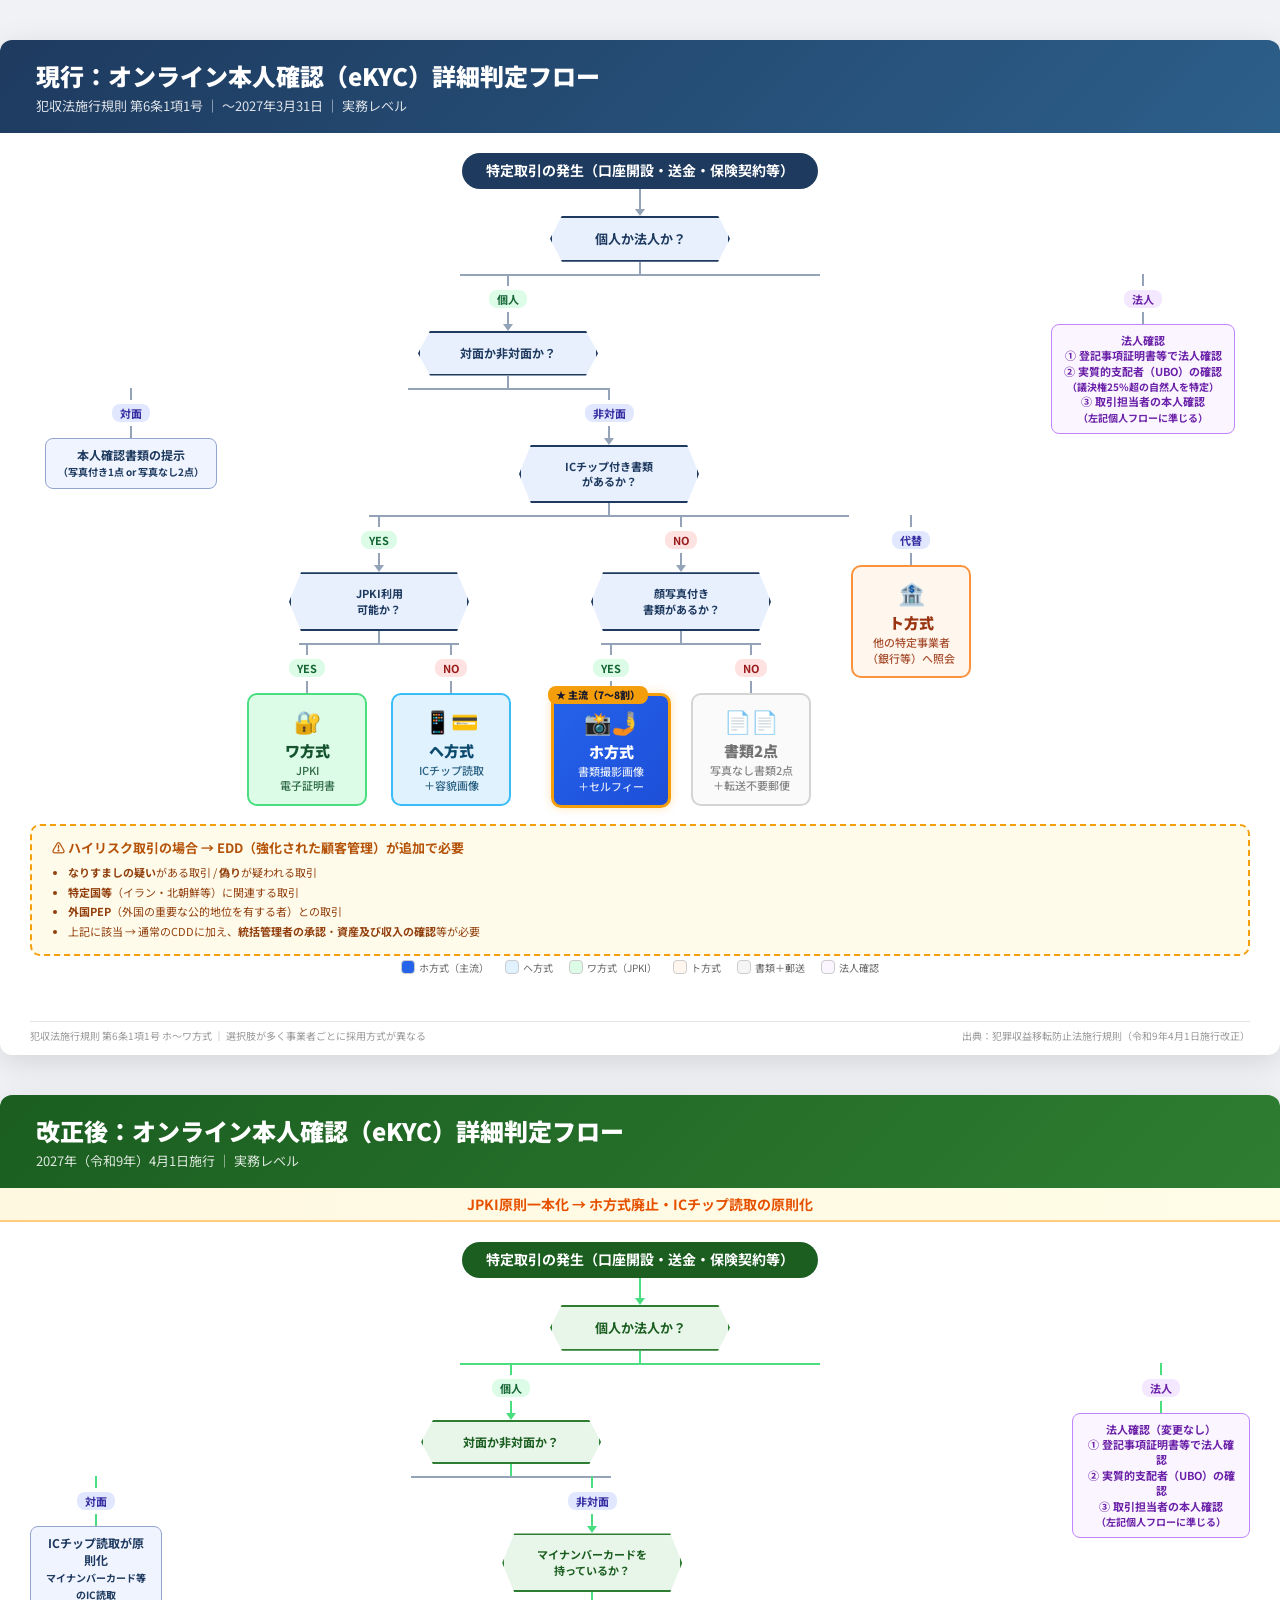
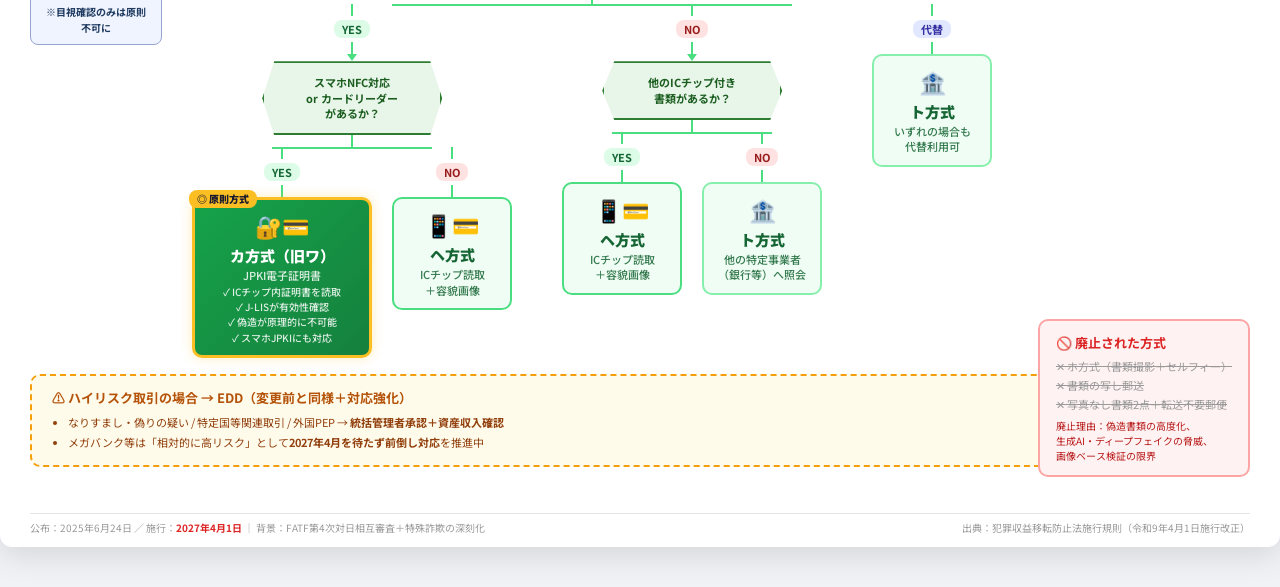
==== ekyc-reform-slides-detail.html @ 177e2846 "Add detailed eKYC reform flowchart slides for compliance/system teams https://claude.ai/code/session" ====
<!DOCTYPE html>
<html lang="ja">
<head>
<meta charset="UTF-8">
<meta name="viewport" content="width=device-width, initial-scale=1.0">
<title>犯収法施行規則改正 eKYC方式 詳細判定フロー</title>
<style>
  @import url('https://fonts.googleapis.com/css2?family=Noto+Sans+JP:wght@400;500;700;900&display=swap');
  * { margin: 0; padding: 0; box-sizing: border-box; }
  body { font-family: 'Noto Sans JP', sans-serif; background: #f0f2f5; color: #1a1a2e; }

  .slide {
    width: 1280px;
    min-height: 960px;
    margin: 40px auto;
    background: #fff;
    border-radius: 12px;
    box-shadow: 0 8px 32px rgba(0,0,0,0.12);
    position: relative;
    overflow: hidden;
    page-break-after: always;
    padding-bottom: 60px;
  }

  /* Title bars */
  .title-bar {
    padding: 18px 36px;
    color: #fff;
  }
  .title-bar h1 { font-size: 24px; font-weight: 900; }
  .title-bar .sub { font-size: 13px; opacity: 0.85; margin-top: 3px; }
  .slide1 .title-bar { background: linear-gradient(135deg, #1e3a5f, #2c5f8a); }
  .slide2 .title-bar { background: linear-gradient(135deg, #1b5e20, #2e7d32); }

  .slide-body { padding: 20px 30px; }

  /* Flow elements */
  .flow {
    display: flex;
    flex-direction: column;
    align-items: center;
  }

  .node {
    border-radius: 8px;
    padding: 8px 16px;
    text-align: center;
    font-size: 13px;
    font-weight: 700;
    position: relative;
    line-height: 1.4;
  }

  .node-start {
    background: #1e3a5f;
    color: #fff;
    border-radius: 20px;
    padding: 8px 24px;
    font-size: 14px;
  }
  .slide2 .node-start { background: #1b5e20; }

  .node-decision {
    background: #e8f0fe;
    border: 2px solid #1e3a5f;
    color: #1e3a5f;
    min-width: 180px;
    clip-path: polygon(12px 0%, calc(100% - 12px) 0%, 100% 50%, calc(100% - 12px) 100%, 12px 100%, 0% 50%);
    padding: 12px 24px;
  }
  .slide2 .node-decision {
    background: #e8f5e9;
    border-color: #2e7d32;
    color: #1b5e20;
  }

  .node-goal {
    border-radius: 10px;
    padding: 10px 14px;
    min-width: 120px;
    font-size: 12px;
  }
  .node-goal .name { font-size: 15px; font-weight: 900; margin-bottom: 2px; }
  .node-goal .desc { font-size: 11px; font-weight: 500; opacity: 0.85; line-height: 1.4; }
  .node-goal .icon { font-size: 22px; margin-bottom: 4px; }

  .goal-ho { background: linear-gradient(135deg, #2563eb, #1d4ed8); color: #fff; border: 3px solid #f59e0b; box-shadow: 0 0 10px rgba(245,158,11,0.3); }
  .goal-he { background: #e0f2fe; color: #0c4a6e; border: 2px solid #38bdf8; }
  .goal-wa { background: #dcfce7; color: #14532d; border: 2px solid #4ade80; }
  .goal-to { background: #fff7ed; color: #9a3412; border: 2px solid #fb923c; }
  .goal-mail { background: #f5f5f5; color: #737373; border: 2px solid #d4d4d4; }
  .goal-doc2 { background: #fafafa; color: #737373; border: 2px solid #d4d4d4; }
  .goal-edd { background: #fef3c7; color: #92400e; border: 2px solid #fbbf24; }

  .goal-ka { background: linear-gradient(135deg, #16a34a, #15803d); color: #fff; border: 3px solid #fbbf24; box-shadow: 0 0 12px rgba(251,191,36,0.3); }
  .goal-he2 { background: #f0fdf4; color: #166534; border: 2px solid #4ade80; }
  .goal-to2 { background: #f0fdf4; color: #166534; border: 2px solid #86efac; }
  .goal-abolished { background: #fef2f2; color: #b91c1c; border: 2px solid #fca5a5; opacity: 0.6; text-decoration: line-through; }

  .badge {
    position: absolute;
    top: -10px;
    left: -6px;
    font-size: 10px;
    font-weight: 900;
    padding: 2px 8px;
    border-radius: 8px;
    white-space: nowrap;
  }
  .badge-popular { background: #f59e0b; color: #1a1a2e; }
  .badge-primary { background: #fbbf24; color: #1a1a2e; }
  .badge-edd { background: #dc2626; color: #fff; }

  /* Connector system */
  .row { display: flex; align-items: flex-start; justify-content: center; gap: 0; position: relative; }
  .col { display: flex; flex-direction: column; align-items: center; }

  .vline { width: 2px; background: #94a3b8; margin: 0 auto; }
  .vline-h { height: 20px; }
  .vline-m { height: 16px; }
  .vline-s { height: 12px; }
  .slide2 .vline { background: #4ade80; }

  .arrow-d {
    width: 0; height: 0;
    border-left: 5px solid transparent;
    border-right: 5px solid transparent;
    border-top: 7px solid #94a3b8;
  }
  .slide2 .arrow-d { border-top-color: #4ade80; }

  .label-tag {
    font-size: 11px;
    font-weight: 700;
    padding: 1px 8px;
    border-radius: 8px;
    margin: 4px 0;
  }
  .tag-yes { background: #dcfce7; color: #166534; }
  .tag-no { background: #fee2e2; color: #991b1b; }
  .tag-either { background: #e0e7ff; color: #3730a3; }

  /* Horizontal connector */
  .hconn {
    display: flex;
    align-items: flex-start;
    position: relative;
  }
  .hline { height: 2px; background: #94a3b8; }
  .slide2 .hline { background: #4ade80; }

  /* Branch container */
  .branches {
    display: flex;
    gap: 0;
    position: relative;
  }
  .branch {
    display: flex;
    flex-direction: column;
    align-items: center;
    position: relative;
  }

  /* T-connector: horizontal line spanning branches with vertical drops */
  .t-conn {
    display: flex;
    align-items: flex-start;
    position: relative;
  }
  .t-conn::before {
    content: '';
    position: absolute;
    top: 0;
    left: 50%;
    transform: translateX(-50%);
    height: 2px;
    background: #94a3b8;
  }

  /* Tree layout */
  .tree { position: relative; }
  .tree-row {
    display: flex;
    justify-content: center;
    gap: 12px;
    position: relative;
  }
  .tree-row::before {
    content: '';
    position: absolute;
    top: 0;
    height: 2px;
    background: #94a3b8;
  }
  .slide2 .tree-row::before { background: #4ade80; }

  .tree-branch {
    display: flex;
    flex-direction: column;
    align-items: center;
    position: relative;
  }
  .tree-branch::before {
    content: '';
    width: 2px;
    height: 12px;
    background: #94a3b8;
  }
  .slide2 .tree-branch::before { background: #4ade80; }

  /* Special sections */
  .edd-section {
    margin-top: 16px;
    border: 2px dashed #f59e0b;
    border-radius: 10px;
    padding: 12px 20px;
    background: #fffbeb;
    width: 100%;
  }
  .edd-section h3 { font-size: 13px; color: #b45309; margin-bottom: 6px; }
  .edd-section ul { font-size: 11px; color: #92400e; margin-left: 16px; line-height: 1.8; }

  .note-box {
    font-size: 11px;
    color: #666;
    background: #f8fafc;
    border: 1px solid #e2e8f0;
    border-radius: 6px;
    padding: 6px 12px;
    margin-top: 8px;
    line-height: 1.5;
  }

  /* Layout helpers */
  .flex-center { display: flex; justify-content: center; align-items: center; }
  .gap-8 { gap: 8px; }
  .gap-12 { gap: 12px; }
  .gap-16 { gap: 16px; }
  .gap-20 { gap: 20px; }
  .gap-24 { gap: 24px; }
  .mt-4 { margin-top: 4px; }
  .mt-8 { margin-top: 8px; }
  .mt-12 { margin-top: 12px; }
  .mt-16 { margin-top: 16px; }
  .w-full { width: 100%; }

  /* Main flow layout using SVG lines */
  .flow-wrapper { position: relative; }

  /* Specific layout for slide 1 */
  .s1-main {
    display: flex;
    flex-direction: column;
    align-items: center;
    gap: 0;
  }

  .s1-first-split {
    display: flex;
    gap: 80px;
    margin-top: 0;
    position: relative;
  }
  .s1-first-split::before {
    content: '';
    position: absolute;
    top: 0;
    left: calc(50% - 180px);
    width: 360px;
    height: 2px;
    background: #94a3b8;
  }

  .s1-second-split {
    display: flex;
    gap: 30px;
    margin-top: 0;
    position: relative;
  }
  .s1-second-split::before {
    content: '';
    position: absolute;
    top: 0;
    left: calc(50% - 100px);
    width: 200px;
    height: 2px;
    background: #94a3b8;
  }

  .s1-nonface-split {
    display: flex;
    gap: 40px;
    position: relative;
  }
  .s1-nonface-split::before {
    content: '';
    position: absolute;
    top: 0;
    left: calc(50% - 240px);
    width: 480px;
    height: 2px;
    background: #94a3b8;
  }

  .s1-ic-split {
    display: flex;
    gap: 24px;
    position: relative;
  }
  .s1-ic-split::before {
    content: '';
    position: absolute;
    top: 0;
    left: calc(50% - 80px);
    width: 160px;
    height: 2px;
    background: #94a3b8;
  }

  .s1-noic-split {
    display: flex;
    gap: 20px;
    position: relative;
  }
  .s1-noic-split::before {
    content: '';
    position: absolute;
    top: 0;
    left: calc(50% - 80px);
    width: 160px;
    height: 2px;
    background: #94a3b8;
  }

  /* Specific layout for slide 2 */
  .s2-main-split {
    display: flex;
    gap: 80px;
    position: relative;
  }
  .s2-main-split::before {
    content: '';
    position: absolute;
    top: 0;
    left: calc(50% - 180px);
    width: 360px;
    height: 2px;
    background: #4ade80;
  }

  .s2-nonface-split {
    display: flex;
    gap: 50px;
    position: relative;
  }
  .s2-nonface-split::before {
    content: '';
    position: absolute;
    top: 0;
    left: calc(50% - 200px);
    width: 400px;
    height: 2px;
    background: #4ade80;
  }

  .s2-yes-split {
    display: flex;
    gap: 20px;
    position: relative;
  }
  .s2-yes-split::before {
    content: '';
    position: absolute;
    top: 0;
    left: calc(50% - 80px);
    width: 160px;
    height: 2px;
    background: #4ade80;
  }

  .s2-no-split {
    display: flex;
    gap: 20px;
    position: relative;
  }
  .s2-no-split::before {
    content: '';
    position: absolute;
    top: 0;
    left: calc(50% - 80px);
    width: 160px;
    height: 2px;
    background: #4ade80;
  }

  /* Abolished overlay */
  .abolished-overlay {
    position: absolute;
    bottom: 70px;
    right: 30px;
    background: #fef2f2;
    border: 2px solid #fca5a5;
    border-radius: 10px;
    padding: 12px 16px;
    max-width: 240px;
  }
  .abolished-overlay h4 { font-size: 13px; color: #dc2626; margin-bottom: 6px; }
  .abolished-overlay .item {
    font-size: 11px;
    color: #999;
    text-decoration: line-through;
    margin-bottom: 3px;
  }
  .abolished-overlay .reason { font-size: 10px; color: #b91c1c; margin-top: 6px; line-height: 1.5; }

  .footnote {
    position: absolute;
    bottom: 12px;
    left: 30px;
    right: 30px;
    display: flex;
    justify-content: space-between;
    font-size: 10px;
    color: #999;
    border-top: 1px solid #e5e5e5;
    padding-top: 6px;
  }
  .footnote strong { color: #dc2626; }

  .legend {
    display: flex;
    gap: 16px;
    margin-top: 4px;
    justify-content: center;
  }
  .legend-item {
    display: flex;
    align-items: center;
    gap: 4px;
    font-size: 10px;
    color: #666;
  }
  .legend-color {
    width: 14px;
    height: 14px;
    border-radius: 4px;
    border: 1px solid #ccc;
  }

  .side-note {
    position: absolute;
    font-size: 10px;
    color: #888;
    background: #f8fafc;
    border: 1px solid #e2e8f0;
    padding: 4px 8px;
    border-radius: 4px;
    line-height: 1.4;
  }

  .node-face {
    background: #f0f4ff;
    color: #1e3a5f;
    border: 1.5px solid #93a5cf;
    padding: 8px 12px;
    border-radius: 8px;
    font-size: 12px;
  }

  .node-corp {
    background: #faf5ff;
    color: #6b21a8;
    border: 1.5px solid #c084fc;
    padding: 8px 12px;
    border-radius: 8px;
    font-size: 11px;
    line-height: 1.4;
  }

  @media print {
    body { background: #fff; }
    .slide { box-shadow: none; margin: 0; border-radius: 0; }
  }
</style>
</head>
<body>

<!-- ==================== SLIDE 1: BEFORE ==================== -->
<div class="slide slide1">
  <div class="title-bar">
    <h1>現行：オンライン本人確認（eKYC）詳細判定フロー</h1>
    <div class="sub">犯収法施行規則 第6条1項1号 ｜ 〜2027年3月31日 ｜ 実務レベル</div>
  </div>

  <div class="slide-body">
    <div class="s1-main">

      <!-- START -->
      <div class="node node-start">特定取引の発生（口座開設・送金・保険契約等）</div>
      <div class="vline vline-h"></div>
      <div class="arrow-d"></div>

      <!-- 個人 or 法人 -->
      <div class="node node-decision">個人か法人か？</div>
      <div class="vline vline-s"></div>

      <!-- Split: 個人 / 法人 -->
      <div class="s1-first-split">

        <!-- 個人 branch -->
        <div class="branch">
          <div class="vline vline-s"></div>
          <div class="label-tag tag-yes">個人</div>
          <div class="vline vline-s"></div>
          <div class="arrow-d"></div>

          <!-- 対面 or 非対面 -->
          <div class="node node-decision" style="font-size:12px;">対面か非対面か？</div>
          <div class="vline vline-s"></div>

          <div class="s1-second-split">

            <!-- 対面 -->
            <div class="branch">
              <div class="vline vline-s"></div>
              <div class="label-tag tag-either">対面</div>
              <div class="vline vline-s"></div>
              <div class="node node-face">本人確認書類の提示<br><span style="font-size:10px;">（写真付き1点 or 写真なし2点）</span></div>
            </div>

            <!-- 非対面 -->
            <div class="branch">
              <div class="vline vline-s"></div>
              <div class="label-tag tag-either">非対面</div>
              <div class="vline vline-s"></div>
              <div class="arrow-d"></div>

              <!-- ICチップ判定 -->
              <div class="node node-decision" style="font-size:11px;">ICチップ付き書類<br>があるか？</div>
              <div class="vline vline-s"></div>

              <div class="s1-nonface-split">

                <!-- YES: ICあり -->
                <div class="branch">
                  <div class="vline vline-s"></div>
                  <div class="label-tag tag-yes">YES</div>
                  <div class="vline vline-s"></div>
                  <div class="arrow-d"></div>

                  <div class="node node-decision" style="font-size:11px;">JPKI利用<br>可能か？</div>
                  <div class="vline vline-s"></div>

                  <div class="s1-ic-split">
                    <div class="branch">
                      <div class="vline vline-s"></div>
                      <div class="label-tag tag-yes">YES</div>
                      <div class="vline vline-s"></div>
                      <div class="node node-goal goal-wa">
                        <div class="icon">🔐</div>
                        <div class="name">ワ方式</div>
                        <div class="desc">JPKI<br>電子証明書</div>
                      </div>
                    </div>
                    <div class="branch">
                      <div class="vline vline-s"></div>
                      <div class="label-tag tag-no">NO</div>
                      <div class="vline vline-s"></div>
                      <div class="node node-goal goal-he">
                        <div class="icon">📱💳</div>
                        <div class="name">ヘ方式</div>
                        <div class="desc">ICチップ読取<br>＋容貌画像</div>
                      </div>
                    </div>
                  </div>
                </div>

                <!-- NO: ICなし -->
                <div class="branch">
                  <div class="vline vline-s"></div>
                  <div class="label-tag tag-no">NO</div>
                  <div class="vline vline-s"></div>
                  <div class="arrow-d"></div>

                  <div class="node node-decision" style="font-size:11px;">顔写真付き<br>書類があるか？</div>
                  <div class="vline vline-s"></div>

                  <div class="s1-noic-split">
                    <div class="branch">
                      <div class="vline vline-s"></div>
                      <div class="label-tag tag-yes">YES</div>
                      <div class="vline vline-s"></div>
                      <div class="node node-goal goal-ho">
                        <div class="badge badge-popular">★ 主流（7〜8割）</div>
                        <div class="icon">📸🤳</div>
                        <div class="name">ホ方式</div>
                        <div class="desc">書類撮影画像<br>＋セルフィー</div>
                      </div>
                    </div>
                    <div class="branch">
                      <div class="vline vline-s"></div>
                      <div class="label-tag tag-no">NO</div>
                      <div class="vline vline-s"></div>
                      <div class="node node-goal goal-doc2">
                        <div class="icon">📄📄</div>
                        <div class="name">書類2点</div>
                        <div class="desc">写真なし書類2点<br>＋転送不要郵便</div>
                      </div>
                    </div>
                  </div>
                </div>

                <!-- ト方式（代替） -->
                <div class="branch">
                  <div class="vline vline-s"></div>
                  <div class="label-tag tag-either">代替</div>
                  <div class="vline vline-s"></div>
                  <div class="node node-goal goal-to">
                    <div class="icon">🏦</div>
                    <div class="name">ト方式</div>
                    <div class="desc">他の特定事業者<br>（銀行等）へ照会</div>
                  </div>
                </div>

              </div>
            </div>
          </div>
        </div>

        <!-- 法人 branch -->
        <div class="branch">
          <div class="vline vline-s"></div>
          <div class="label-tag" style="background:#f3e8ff;color:#6b21a8;">法人</div>
          <div class="vline vline-s"></div>
          <div class="node node-corp">
            <strong>法人確認</strong><br>
            ① 登記事項証明書等で法人確認<br>
            ② 実質的支配者（UBO）の確認<br>
            <span style="font-size:10px;">（議決権25%超の自然人を特定）</span><br>
            ③ 取引担当者の本人確認<br>
            <span style="font-size:10px;">（左記個人フローに準じる）</span>
          </div>
        </div>

      </div>

      <!-- EDD section -->
      <div class="edd-section mt-16">
        <h3>⚠ ハイリスク取引の場合 → EDD（強化された顧客管理）が追加で必要</h3>
        <ul>
          <li><strong>なりすましの疑い</strong>がある取引 / <strong>偽り</strong>が疑われる取引</li>
          <li><strong>特定国等</strong>（イラン・北朝鮮等）に関連する取引</li>
          <li><strong>外国PEP</strong>（外国の重要な公的地位を有する者）との取引</li>
          <li>上記に該当 → 通常のCDDに加え、<strong>統括管理者の承認</strong>・<strong>資産及び収入の確認</strong>等が必要</li>
        </ul>
      </div>

      <!-- Legend -->
      <div class="legend mt-8">
        <div class="legend-item"><div class="legend-color" style="background:#2563eb;"></div>ホ方式（主流）</div>
        <div class="legend-item"><div class="legend-color" style="background:#e0f2fe;"></div>ヘ方式</div>
        <div class="legend-item"><div class="legend-color" style="background:#dcfce7;"></div>ワ方式（JPKI）</div>
        <div class="legend-item"><div class="legend-color" style="background:#fff7ed;"></div>ト方式</div>
        <div class="legend-item"><div class="legend-color" style="background:#f5f5f5;"></div>書類＋郵送</div>
        <div class="legend-item"><div class="legend-color" style="background:#faf5ff;"></div>法人確認</div>
      </div>

    </div>
  </div>

  <div class="footnote">
    <div>犯収法施行規則 第6条1項1号 ホ〜ワ方式 ｜ 選択肢が多く事業者ごとに採用方式が異なる</div>
    <div>出典：犯罪収益移転防止法施行規則（令和9年4月1日施行改正）</div>
  </div>
</div>


<!-- ==================== SLIDE 2: AFTER ==================== -->
<div class="slide slide2">
  <div class="title-bar">
    <h1>改正後：オンライン本人確認（eKYC）詳細判定フロー</h1>
    <div class="sub">2027年（令和9年）4月1日施行 ｜ 実務レベル</div>
  </div>

  <div style="background:linear-gradient(90deg,#fff8e1,#fffde7);text-align:center;padding:6px;font-size:14px;font-weight:700;color:#e65100;border-bottom:2px solid #ffcc80;">
    JPKI原則一本化 → ホ方式廃止・ICチップ読取の原則化
  </div>

  <div class="slide-body">
    <div class="s1-main">

      <!-- START -->
      <div class="node node-start">特定取引の発生（口座開設・送金・保険契約等）</div>
      <div class="vline vline-h"></div>
      <div class="arrow-d"></div>

      <!-- 個人 or 法人 -->
      <div class="node node-decision">個人か法人か？</div>
      <div class="vline vline-s"></div>

      <!-- Split: 個人 / 法人 -->
      <div class="s2-main-split">

        <!-- 個人 branch -->
        <div class="branch">
          <div class="vline vline-s"></div>
          <div class="label-tag tag-yes">個人</div>
          <div class="vline vline-s"></div>
          <div class="arrow-d"></div>

          <div class="node node-decision" style="font-size:12px;">対面か非対面か？</div>
          <div class="vline vline-s"></div>

          <div class="s1-second-split">

            <!-- 対面 -->
            <div class="branch">
              <div class="vline vline-s"></div>
              <div class="label-tag tag-either">対面</div>
              <div class="vline vline-s"></div>
              <div class="node node-face">
                <strong>ICチップ読取が原則化</strong><br>
                <span style="font-size:10px;">マイナンバーカード等のIC読取<br>
                ※目視確認のみは原則不可に</span>
              </div>
            </div>

            <!-- 非対面 -->
            <div class="branch">
              <div class="vline vline-s"></div>
              <div class="label-tag tag-either">非対面</div>
              <div class="vline vline-s"></div>
              <div class="arrow-d"></div>

              <!-- マイナンバーカード判定 -->
              <div class="node node-decision" style="font-size:11px;">マイナンバーカードを<br>持っているか？</div>
              <div class="vline vline-s"></div>

              <div class="s2-nonface-split">

                <!-- YES: マイナあり -->
                <div class="branch">
                  <div class="vline vline-s"></div>
                  <div class="label-tag tag-yes">YES</div>
                  <div class="vline vline-s"></div>
                  <div class="arrow-d"></div>

                  <div class="node node-decision" style="font-size:11px;">スマホNFC対応<br>or カードリーダー<br>があるか？</div>
                  <div class="vline vline-s"></div>

                  <div class="s2-yes-split">
                    <!-- JPKI可能 -->
                    <div class="branch">
                      <div class="vline vline-s"></div>
                      <div class="label-tag tag-yes">YES</div>
                      <div class="vline vline-s"></div>
                      <div class="node node-goal goal-ka" style="min-width:180px;">
                        <div class="badge badge-primary">◎ 原則方式</div>
                        <div class="icon">🔐💳</div>
                        <div class="name">カ方式（旧ワ）</div>
                        <div class="desc">
                          JPKI電子証明書<br>
                          <span style="font-size:10px;">
                          ✓ ICチップ内証明書を読取<br>
                          ✓ J-LISが有効性確認<br>
                          ✓ 偽造が原理的に不可能<br>
                          ✓ スマホJPKIにも対応
                          </span>
                        </div>
                      </div>
                    </div>
                    <!-- JPKI不可 → ヘ方式 -->
                    <div class="branch">
                      <div class="vline vline-s"></div>
                      <div class="label-tag tag-no">NO</div>
                      <div class="vline vline-s"></div>
                      <div class="node node-goal goal-he2">
                        <div class="icon">📱💳</div>
                        <div class="name">ヘ方式</div>
                        <div class="desc">ICチップ読取<br>＋容貌画像</div>
                      </div>
                    </div>
                  </div>
                </div>

                <!-- NO: マイナなし -->
                <div class="branch">
                  <div class="vline vline-s"></div>
                  <div class="label-tag tag-no">NO</div>
                  <div class="vline vline-s"></div>
                  <div class="arrow-d"></div>

                  <div class="node node-decision" style="font-size:11px;">他のICチップ付き<br>書類があるか？</div>
                  <div class="vline vline-s"></div>

                  <div class="s2-no-split">
                    <div class="branch">
                      <div class="vline vline-s"></div>
                      <div class="label-tag tag-yes">YES</div>
                      <div class="vline vline-s"></div>
                      <div class="node node-goal goal-he2">
                        <div class="icon">📱💳</div>
                        <div class="name">ヘ方式</div>
                        <div class="desc">ICチップ読取<br>＋容貌画像</div>
                      </div>
                    </div>
                    <div class="branch">
                      <div class="vline vline-s"></div>
                      <div class="label-tag tag-no">NO</div>
                      <div class="vline vline-s"></div>
                      <div class="node node-goal goal-to2">
                        <div class="icon">🏦</div>
                        <div class="name">ト方式</div>
                        <div class="desc">他の特定事業者<br>（銀行等）へ照会</div>
                      </div>
                    </div>
                  </div>
                </div>

                <!-- 代替: ト方式 -->
                <div class="branch">
                  <div class="vline vline-s"></div>
                  <div class="label-tag tag-either">代替</div>
                  <div class="vline vline-s"></div>
                  <div class="node node-goal goal-to2">
                    <div class="icon">🏦</div>
                    <div class="name">ト方式</div>
                    <div class="desc">いずれの場合も<br>代替利用可</div>
                  </div>
                </div>

              </div>
            </div>
          </div>
        </div>

        <!-- 法人 branch -->
        <div class="branch">
          <div class="vline vline-s"></div>
          <div class="label-tag" style="background:#f3e8ff;color:#6b21a8;">法人</div>
          <div class="vline vline-s"></div>
          <div class="node node-corp">
            <strong>法人確認（変更なし）</strong><br>
            ① 登記事項証明書等で法人確認<br>
            ② 実質的支配者（UBO）の確認<br>
            ③ 取引担当者の本人確認<br>
            <span style="font-size:10px;">（左記個人フローに準じる）</span>
          </div>
        </div>

      </div>

      <!-- EDD section -->
      <div class="edd-section mt-16">
        <h3>⚠ ハイリスク取引の場合 → EDD（変更前と同様＋対応強化）</h3>
        <ul>
          <li>なりすまし・偽りの疑い / 特定国等関連取引 / 外国PEP → <strong>統括管理者承認＋資産収入確認</strong></li>
          <li>メガバンク等は「相対的に高リスク」として<strong>2027年4月を待たず前倒し対応</strong>を推進中</li>
        </ul>
      </div>

    </div>
  </div>

  <!-- Abolished overlay -->
  <div class="abolished-overlay">
    <h4>🚫 廃止された方式</h4>
    <div class="item">✕ ホ方式（書類撮影＋セルフィー）</div>
    <div class="item">✕ 書類の写し郵送</div>
    <div class="item">✕ 写真なし書類2点＋転送不要郵便</div>
    <div class="reason">
      廃止理由：偽造書類の高度化、<br>
      生成AI・ディープフェイクの脅威、<br>
      画像ベース検証の限界
    </div>
  </div>

  <div class="footnote">
    <div>公布：2025年6月24日 ／ 施行：<strong>2027年4月1日</strong> ｜ 背景：FATF第4次対日相互審査＋特殊詐欺の深刻化</div>
    <div>出典：犯罪収益移転防止法施行規則（令和9年4月1日施行改正）</div>
  </div>
</div>

</body>
</html>
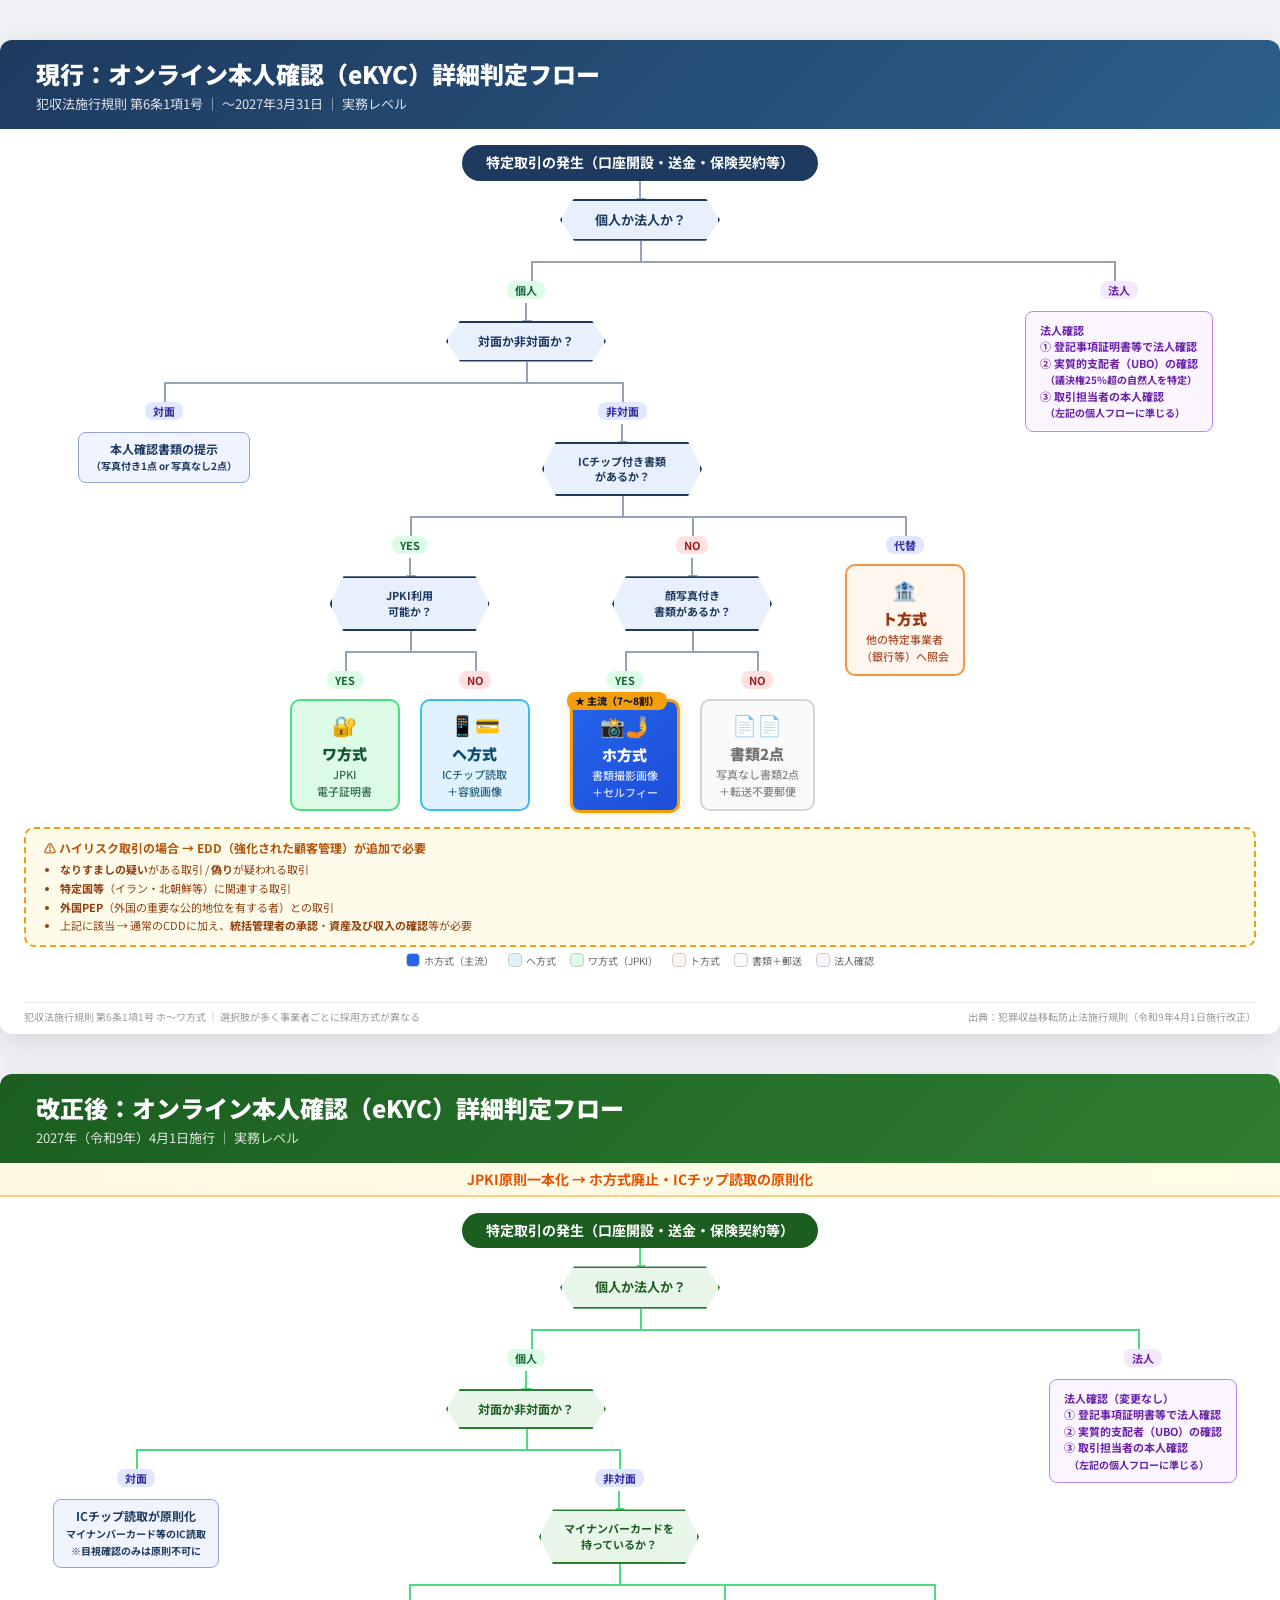
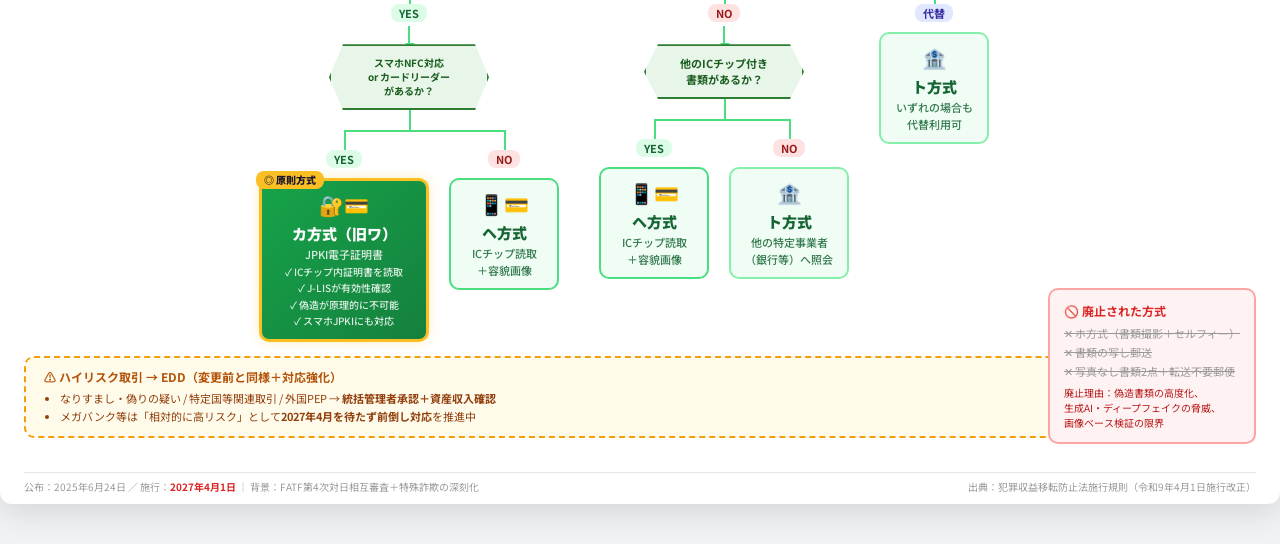
==== commit 2f697de5: "Fix broken connector lines in eKYC flowchart slides Replaced hardcoded CSS pseudo-element widths wit" ====
--- a/ekyc-reform-slides-detail.html
+++ b/ekyc-reform-slides-detail.html
@@ -11,7 +11,6 @@
 
   .slide {
     width: 1280px;
-    min-height: 960px;
     margin: 40px auto;
     background: #fff;
     border-radius: 12px;
@@ -19,28 +18,101 @@
     position: relative;
     overflow: hidden;
     page-break-after: always;
-    padding-bottom: 60px;
-  }
-
-  /* Title bars */
-  .title-bar {
-    padding: 18px 36px;
-    color: #fff;
-  }
+    padding-bottom: 50px;
+  }
+
+  .title-bar { padding: 16px 36px; color: #fff; }
   .title-bar h1 { font-size: 24px; font-weight: 900; }
   .title-bar .sub { font-size: 13px; opacity: 0.85; margin-top: 3px; }
   .slide1 .title-bar { background: linear-gradient(135deg, #1e3a5f, #2c5f8a); }
   .slide2 .title-bar { background: linear-gradient(135deg, #1b5e20, #2e7d32); }
 
-  .slide-body { padding: 20px 30px; }
-
-  /* Flow elements */
-  .flow {
+  .slide-body { padding: 16px 24px; }
+
+  /* ===== Tree connector system ===== */
+  .tree, .tree ul { list-style: none; padding: 0; margin: 0; }
+  .tree { display: flex; flex-direction: column; align-items: center; }
+
+  .tree > li { display: flex; flex-direction: column; align-items: center; }
+
+  .tree ul {
+    display: flex;
+    justify-content: center;
+    padding-top: 20px;
+    position: relative;
+  }
+  .tree ul::before {
+    content: '';
+    position: absolute;
+    top: 0;
+    left: 50%;
+    width: 0;
+    height: 20px;
+    border-left: 2px solid #94a3b8;
+  }
+
+  .tree ul > li {
     display: flex;
     flex-direction: column;
     align-items: center;
-  }
-
+    position: relative;
+    padding: 20px 10px 0;
+  }
+  .tree ul > li::before {
+    content: '';
+    position: absolute;
+    top: 0;
+    left: 0;
+    right: 50%;
+    height: 0;
+    border-top: 2px solid #94a3b8;
+  }
+  .tree ul > li::after {
+    content: '';
+    position: absolute;
+    top: 0;
+    left: 50%;
+    right: 0;
+    height: 0;
+    border-top: 2px solid #94a3b8;
+  }
+  .tree ul > li:first-child::before { left: 50%; border: none; }
+  .tree ul > li:last-child::after { right: 50%; border: none; }
+
+  .tree ul > li > .vdrop {
+    position: absolute;
+    top: 0;
+    left: 50%;
+    width: 0;
+    height: 20px;
+    border-left: 2px solid #94a3b8;
+  }
+
+  .slide2 .tree ul::before { border-left-color: #4ade80; }
+  .slide2 .tree ul > li::before { border-top-color: #4ade80; }
+  .slide2 .tree ul > li::after { border-top-color: #4ade80; }
+  .slide2 .tree ul > li > .vdrop { border-left-color: #4ade80; }
+
+  /* Vertical connector between parent and children */
+  .vconn {
+    width: 0;
+    height: 18px;
+    border-left: 2px solid #94a3b8;
+    position: relative;
+  }
+  .vconn::after {
+    content: '';
+    position: absolute;
+    bottom: -5px;
+    left: -5px;
+    border-left: 5px solid transparent;
+    border-right: 5px solid transparent;
+    border-top: 6px solid #94a3b8;
+  }
+  .slide2 .vconn { border-left-color: #4ade80; }
+  .slide2 .vconn::after { border-top-color: #4ade80; }
+
+  /* Nodes */
   .node {
     border-radius: 8px;
     padding: 8px 16px;
@@ -49,433 +121,99 @@
     font-weight: 700;
     position: relative;
     line-height: 1.4;
-  }
-
+    z-index: 1;
+  }
   .node-start {
-    background: #1e3a5f;
-    color: #fff;
-    border-radius: 20px;
-    padding: 8px 24px;
-    font-size: 14px;
+    background: #1e3a5f; color: #fff;
+    border-radius: 20px; padding: 8px 24px; font-size: 14px;
   }
   .slide2 .node-start { background: #1b5e20; }
 
   .node-decision {
-    background: #e8f0fe;
-    border: 2px solid #1e3a5f;
-    color: #1e3a5f;
-    min-width: 180px;
-    clip-path: polygon(12px 0%, calc(100% - 12px) 0%, 100% 50%, calc(100% - 12px) 100%, 12px 100%, 0% 50%);
-    padding: 12px 24px;
-  }
-  .slide2 .node-decision {
-    background: #e8f5e9;
-    border-color: #2e7d32;
-    color: #1b5e20;
-  }
+    background: #e8f0fe; border: 2px solid #1e3a5f; color: #1e3a5f;
+    padding: 10px 18px;
+    clip-path: polygon(14px 0%, calc(100% - 14px) 0%, 100% 50%, calc(100% - 14px) 100%, 14px 100%, 0% 50%);
+    min-width: 160px;
+  }
+  .slide2 .node-decision { background: #e8f5e9; border-color: #2e7d32; color: #1b5e20; }
 
   .node-goal {
-    border-radius: 10px;
-    padding: 10px 14px;
-    min-width: 120px;
-    font-size: 12px;
+    border-radius: 10px; padding: 10px 14px;
+    min-width: 110px; font-size: 12px;
   }
   .node-goal .name { font-size: 15px; font-weight: 900; margin-bottom: 2px; }
-  .node-goal .desc { font-size: 11px; font-weight: 500; opacity: 0.85; line-height: 1.4; }
-  .node-goal .icon { font-size: 22px; margin-bottom: 4px; }
+  .node-goal .desc { font-size: 11px; font-weight: 500; opacity: 0.85; line-height: 1.5; }
+  .node-goal .icon { font-size: 20px; margin-bottom: 4px; }
 
   .goal-ho { background: linear-gradient(135deg, #2563eb, #1d4ed8); color: #fff; border: 3px solid #f59e0b; box-shadow: 0 0 10px rgba(245,158,11,0.3); }
   .goal-he { background: #e0f2fe; color: #0c4a6e; border: 2px solid #38bdf8; }
   .goal-wa { background: #dcfce7; color: #14532d; border: 2px solid #4ade80; }
   .goal-to { background: #fff7ed; color: #9a3412; border: 2px solid #fb923c; }
-  .goal-mail { background: #f5f5f5; color: #737373; border: 2px solid #d4d4d4; }
   .goal-doc2 { background: #fafafa; color: #737373; border: 2px solid #d4d4d4; }
-  .goal-edd { background: #fef3c7; color: #92400e; border: 2px solid #fbbf24; }
-
   .goal-ka { background: linear-gradient(135deg, #16a34a, #15803d); color: #fff; border: 3px solid #fbbf24; box-shadow: 0 0 12px rgba(251,191,36,0.3); }
   .goal-he2 { background: #f0fdf4; color: #166534; border: 2px solid #4ade80; }
   .goal-to2 { background: #f0fdf4; color: #166534; border: 2px solid #86efac; }
-  .goal-abolished { background: #fef2f2; color: #b91c1c; border: 2px solid #fca5a5; opacity: 0.6; text-decoration: line-through; }
+
+  .node-face {
+    background: #f0f4ff; color: #1e3a5f; border: 1.5px solid #93a5cf;
+    padding: 8px 12px; border-radius: 8px; font-size: 12px;
+  }
+  .node-corp {
+    background: #faf5ff; color: #6b21a8; border: 1.5px solid #c084fc;
+    padding: 10px 14px; border-radius: 8px; font-size: 11px; line-height: 1.5; text-align: left;
+  }
 
   .badge {
-    position: absolute;
-    top: -10px;
-    left: -6px;
-    font-size: 10px;
-    font-weight: 900;
-    padding: 2px 8px;
-    border-radius: 8px;
-    white-space: nowrap;
+    position: absolute; top: -10px; left: -6px;
+    font-size: 10px; font-weight: 900; padding: 2px 8px; border-radius: 8px; white-space: nowrap;
   }
   .badge-popular { background: #f59e0b; color: #1a1a2e; }
   .badge-primary { background: #fbbf24; color: #1a1a2e; }
-  .badge-edd { background: #dc2626; color: #fff; }
-
-  /* Connector system */
-  .row { display: flex; align-items: flex-start; justify-content: center; gap: 0; position: relative; }
-  .col { display: flex; flex-direction: column; align-items: center; }
-
-  .vline { width: 2px; background: #94a3b8; margin: 0 auto; }
-  .vline-h { height: 20px; }
-  .vline-m { height: 16px; }
-  .vline-s { height: 12px; }
-  .slide2 .vline { background: #4ade80; }
-
-  .arrow-d {
-    width: 0; height: 0;
-    border-left: 5px solid transparent;
-    border-right: 5px solid transparent;
-    border-top: 7px solid #94a3b8;
-  }
-  .slide2 .arrow-d { border-top-color: #4ade80; }
 
   .label-tag {
-    font-size: 11px;
-    font-weight: 700;
-    padding: 1px 8px;
-    border-radius: 8px;
-    margin: 4px 0;
+    font-size: 11px; font-weight: 700; padding: 1px 8px; border-radius: 8px;
+    margin-bottom: 4px; z-index: 2;
   }
   .tag-yes { background: #dcfce7; color: #166534; }
   .tag-no { background: #fee2e2; color: #991b1b; }
-  .tag-either { background: #e0e7ff; color: #3730a3; }
-
-  /* Horizontal connector */
-  .hconn {
-    display: flex;
-    align-items: flex-start;
-    position: relative;
-  }
-  .hline { height: 2px; background: #94a3b8; }
-  .slide2 .hline { background: #4ade80; }
-
-  /* Branch container */
-  .branches {
-    display: flex;
-    gap: 0;
-    position: relative;
-  }
-  .branch {
-    display: flex;
-    flex-direction: column;
-    align-items: center;
-    position: relative;
-  }
-
-  /* T-connector: horizontal line spanning branches with vertical drops */
-  .t-conn {
-    display: flex;
-    align-items: flex-start;
-    position: relative;
-  }
-  .t-conn::before {
-    content: '';
-    position: absolute;
-    top: 0;
-    left: 50%;
-    transform: translateX(-50%);
-    height: 2px;
-    background: #94a3b8;
-  }
-
-  /* Tree layout */
-  .tree { position: relative; }
-  .tree-row {
-    display: flex;
-    justify-content: center;
-    gap: 12px;
-    position: relative;
-  }
-  .tree-row::before {
-    content: '';
-    position: absolute;
-    top: 0;
-    height: 2px;
-    background: #94a3b8;
-  }
-  .slide2 .tree-row::before { background: #4ade80; }
-
-  .tree-branch {
-    display: flex;
-    flex-direction: column;
-    align-items: center;
-    position: relative;
-  }
-  .tree-branch::before {
-    content: '';
-    width: 2px;
-    height: 12px;
-    background: #94a3b8;
-  }
-  .slide2 .tree-branch::before { background: #4ade80; }
-
-  /* Special sections */
+  .tag-label { background: #e0e7ff; color: #3730a3; }
+  .tag-corp { background: #f3e8ff; color: #6b21a8; }
+
+  /* EDD */
   .edd-section {
-    margin-top: 16px;
-    border: 2px dashed #f59e0b;
-    border-radius: 10px;
-    padding: 12px 20px;
-    background: #fffbeb;
-    width: 100%;
-  }
-  .edd-section h3 { font-size: 13px; color: #b45309; margin-bottom: 6px; }
-  .edd-section ul { font-size: 11px; color: #92400e; margin-left: 16px; line-height: 1.8; }
-
-  .note-box {
-    font-size: 11px;
-    color: #666;
-    background: #f8fafc;
-    border: 1px solid #e2e8f0;
-    border-radius: 6px;
-    padding: 6px 12px;
-    margin-top: 8px;
-    line-height: 1.5;
-  }
-
-  /* Layout helpers */
-  .flex-center { display: flex; justify-content: center; align-items: center; }
-  .gap-8 { gap: 8px; }
-  .gap-12 { gap: 12px; }
-  .gap-16 { gap: 16px; }
-  .gap-20 { gap: 20px; }
-  .gap-24 { gap: 24px; }
-  .mt-4 { margin-top: 4px; }
-  .mt-8 { margin-top: 8px; }
-  .mt-12 { margin-top: 12px; }
-  .mt-16 { margin-top: 16px; }
-  .w-full { width: 100%; }
-
-  /* Main flow layout using SVG lines */
-  .flow-wrapper { position: relative; }
-
-  /* Specific layout for slide 1 */
-  .s1-main {
-    display: flex;
-    flex-direction: column;
-    align-items: center;
-    gap: 0;
-  }
-
-  .s1-first-split {
-    display: flex;
-    gap: 80px;
-    margin-top: 0;
-    position: relative;
-  }
-  .s1-first-split::before {
-    content: '';
-    position: absolute;
-    top: 0;
-    left: calc(50% - 180px);
-    width: 360px;
-    height: 2px;
-    background: #94a3b8;
-  }
-
-  .s1-second-split {
-    display: flex;
-    gap: 30px;
-    margin-top: 0;
-    position: relative;
-  }
-  .s1-second-split::before {
-    content: '';
-    position: absolute;
-    top: 0;
-    left: calc(50% - 100px);
-    width: 200px;
-    height: 2px;
-    background: #94a3b8;
-  }
-
-  .s1-nonface-split {
-    display: flex;
-    gap: 40px;
-    position: relative;
-  }
-  .s1-nonface-split::before {
-    content: '';
-    position: absolute;
-    top: 0;
-    left: calc(50% - 240px);
-    width: 480px;
-    height: 2px;
-    background: #94a3b8;
-  }
-
-  .s1-ic-split {
-    display: flex;
-    gap: 24px;
-    position: relative;
-  }
-  .s1-ic-split::before {
-    content: '';
-    position: absolute;
-    top: 0;
-    left: calc(50% - 80px);
-    width: 160px;
-    height: 2px;
-    background: #94a3b8;
-  }
-
-  .s1-noic-split {
-    display: flex;
-    gap: 20px;
-    position: relative;
-  }
-  .s1-noic-split::before {
-    content: '';
-    position: absolute;
-    top: 0;
-    left: calc(50% - 80px);
-    width: 160px;
-    height: 2px;
-    background: #94a3b8;
-  }
-
-  /* Specific layout for slide 2 */
-  .s2-main-split {
-    display: flex;
-    gap: 80px;
-    position: relative;
-  }
-  .s2-main-split::before {
-    content: '';
-    position: absolute;
-    top: 0;
-    left: calc(50% - 180px);
-    width: 360px;
-    height: 2px;
-    background: #4ade80;
-  }
-
-  .s2-nonface-split {
-    display: flex;
-    gap: 50px;
-    position: relative;
-  }
-  .s2-nonface-split::before {
-    content: '';
-    position: absolute;
-    top: 0;
-    left: calc(50% - 200px);
-    width: 400px;
-    height: 2px;
-    background: #4ade80;
-  }
-
-  .s2-yes-split {
-    display: flex;
-    gap: 20px;
-    position: relative;
-  }
-  .s2-yes-split::before {
-    content: '';
-    position: absolute;
-    top: 0;
-    left: calc(50% - 80px);
-    width: 160px;
-    height: 2px;
-    background: #4ade80;
-  }
-
-  .s2-no-split {
-    display: flex;
-    gap: 20px;
-    position: relative;
-  }
-  .s2-no-split::before {
-    content: '';
-    position: absolute;
-    top: 0;
-    left: calc(50% - 80px);
-    width: 160px;
-    height: 2px;
-    background: #4ade80;
-  }
-
-  /* Abolished overlay */
-  .abolished-overlay {
-    position: absolute;
-    bottom: 70px;
-    right: 30px;
-    background: #fef2f2;
-    border: 2px solid #fca5a5;
-    border-radius: 10px;
-    padding: 12px 16px;
-    max-width: 240px;
-  }
-  .abolished-overlay h4 { font-size: 13px; color: #dc2626; margin-bottom: 6px; }
-  .abolished-overlay .item {
-    font-size: 11px;
-    color: #999;
-    text-decoration: line-through;
-    margin-bottom: 3px;
-  }
-  .abolished-overlay .reason { font-size: 10px; color: #b91c1c; margin-top: 6px; line-height: 1.5; }
+    margin-top: 14px; border: 2px dashed #f59e0b; border-radius: 10px;
+    padding: 10px 18px; background: #fffbeb;
+  }
+  .edd-section h3 { font-size: 12px; color: #b45309; margin-bottom: 4px; }
+  .edd-section ul { font-size: 11px; color: #92400e; margin-left: 16px; line-height: 1.7; }
+
+  /* Legend */
+  .legend { display: flex; gap: 14px; margin-top: 6px; justify-content: center; flex-wrap: wrap; }
+  .legend-item { display: flex; align-items: center; gap: 4px; font-size: 10px; color: #666; }
+  .legend-color { width: 14px; height: 14px; border-radius: 4px; border: 1px solid #ccc; }
+
+  /* Abolished */
+  .abolished-box {
+    position: absolute; bottom: 60px; right: 24px;
+    background: #fef2f2; border: 2px solid #fca5a5; border-radius: 10px;
+    padding: 12px 14px; max-width: 230px;
+  }
+  .abolished-box h4 { font-size: 12px; color: #dc2626; margin-bottom: 6px; }
+  .abolished-box .item { font-size: 11px; color: #999; text-decoration: line-through; margin-bottom: 3px; }
+  .abolished-box .reason { font-size: 10px; color: #b91c1c; margin-top: 6px; line-height: 1.5; }
 
   .footnote {
-    position: absolute;
-    bottom: 12px;
-    left: 30px;
-    right: 30px;
-    display: flex;
-    justify-content: space-between;
-    font-size: 10px;
-    color: #999;
-    border-top: 1px solid #e5e5e5;
-    padding-top: 6px;
+    position: absolute; bottom: 10px; left: 24px; right: 24px;
+    display: flex; justify-content: space-between;
+    font-size: 10px; color: #999; border-top: 1px solid #e5e5e5; padding-top: 6px;
   }
   .footnote strong { color: #dc2626; }
 
-  .legend {
-    display: flex;
-    gap: 16px;
-    margin-top: 4px;
-    justify-content: center;
-  }
-  .legend-item {
-    display: flex;
-    align-items: center;
-    gap: 4px;
-    font-size: 10px;
-    color: #666;
-  }
-  .legend-color {
-    width: 14px;
-    height: 14px;
-    border-radius: 4px;
-    border: 1px solid #ccc;
-  }
-
-  .side-note {
-    position: absolute;
-    font-size: 10px;
-    color: #888;
-    background: #f8fafc;
-    border: 1px solid #e2e8f0;
-    padding: 4px 8px;
-    border-radius: 4px;
-    line-height: 1.4;
-  }
-
-  .node-face {
-    background: #f0f4ff;
-    color: #1e3a5f;
-    border: 1.5px solid #93a5cf;
-    padding: 8px 12px;
-    border-radius: 8px;
-    font-size: 12px;
-  }
-
-  .node-corp {
-    background: #faf5ff;
-    color: #6b21a8;
-    border: 1.5px solid #c084fc;
-    padding: 8px 12px;
-    border-radius: 8px;
-    font-size: 11px;
-    line-height: 1.4;
+  .banner {
+    background: linear-gradient(90deg, #fff8e1, #fffde7);
+    text-align: center; padding: 6px;
+    font-size: 14px; font-weight: 700; color: #e65100;
+    border-bottom: 2px solid #ffcc80;
   }
 
   @media print {
@@ -494,178 +232,156 @@
   </div>
 
   <div class="slide-body">
-    <div class="s1-main">
-
-      <!-- START -->
-      <div class="node node-start">特定取引の発生（口座開設・送金・保険契約等）</div>
-      <div class="vline vline-h"></div>
-      <div class="arrow-d"></div>
-
-      <!-- 個人 or 法人 -->
-      <div class="node node-decision">個人か法人か？</div>
-      <div class="vline vline-s"></div>
-
-      <!-- Split: 個人 / 法人 -->
-      <div class="s1-first-split">
-
-        <!-- 個人 branch -->
-        <div class="branch">
-          <div class="vline vline-s"></div>
-          <div class="label-tag tag-yes">個人</div>
-          <div class="vline vline-s"></div>
-          <div class="arrow-d"></div>
-
-          <!-- 対面 or 非対面 -->
-          <div class="node node-decision" style="font-size:12px;">対面か非対面か？</div>
-          <div class="vline vline-s"></div>
-
-          <div class="s1-second-split">
-
-            <!-- 対面 -->
-            <div class="branch">
-              <div class="vline vline-s"></div>
-              <div class="label-tag tag-either">対面</div>
-              <div class="vline vline-s"></div>
-              <div class="node node-face">本人確認書類の提示<br><span style="font-size:10px;">（写真付き1点 or 写真なし2点）</span></div>
+    <ul class="tree">
+      <li>
+        <div class="node node-start">特定取引の発生（口座開設・送金・保険契約等）</div>
+
+        <div class="vconn"></div>
+        <div class="node node-decision">個人か法人か？</div>
+
+        <!-- 個人 / 法人 split -->
+        <ul>
+          <li style="padding-right:20px;">
+            <div class="vdrop"></div>
+            <span class="label-tag tag-yes">個人</span>
+
+            <div class="vconn"></div>
+            <div class="node node-decision" style="font-size:12px;">対面か非対面か？</div>
+
+            <!-- 対面 / 非対面 split -->
+            <ul>
+              <li>
+                <div class="vdrop"></div>
+                <span class="label-tag tag-label">対面</span>
+                <div style="height:8px;"></div>
+                <div class="node node-face">
+                  本人確認書類の提示<br>
+                  <span style="font-size:10px;">（写真付き1点 or 写真なし2点）</span>
+                </div>
+              </li>
+              <li>
+                <div class="vdrop"></div>
+                <span class="label-tag tag-label">非対面</span>
+
+                <div class="vconn"></div>
+                <div class="node node-decision" style="font-size:11px;">ICチップ付き書類<br>があるか？</div>
+
+                <!-- ICあり / ICなし / 代替 -->
+                <ul>
+                  <li>
+                    <div class="vdrop"></div>
+                    <span class="label-tag tag-yes">YES</span>
+
+                    <div class="vconn"></div>
+                    <div class="node node-decision" style="font-size:11px;">JPKI利用<br>可能か？</div>
+
+                    <!-- ワ / ヘ -->
+                    <ul>
+                      <li>
+                        <div class="vdrop"></div>
+                        <span class="label-tag tag-yes">YES</span>
+                        <div style="height:6px;"></div>
+                        <div class="node node-goal goal-wa">
+                          <div class="icon">🔐</div>
+                          <div class="name">ワ方式</div>
+                          <div class="desc">JPKI<br>電子証明書</div>
+                        </div>
+                      </li>
+                      <li>
+                        <div class="vdrop"></div>
+                        <span class="label-tag tag-no">NO</span>
+                        <div style="height:6px;"></div>
+                        <div class="node node-goal goal-he">
+                          <div class="icon">📱💳</div>
+                          <div class="name">ヘ方式</div>
+                          <div class="desc">ICチップ読取<br>＋容貌画像</div>
+                        </div>
+                      </li>
+                    </ul>
+                  </li>
+
+                  <li>
+                    <div class="vdrop"></div>
+                    <span class="label-tag tag-no">NO</span>
+
+                    <div class="vconn"></div>
+                    <div class="node node-decision" style="font-size:11px;">顔写真付き<br>書類があるか？</div>
+
+                    <!-- ホ / 書類2点 -->
+                    <ul>
+                      <li>
+                        <div class="vdrop"></div>
+                        <span class="label-tag tag-yes">YES</span>
+                        <div style="height:6px;"></div>
+                        <div class="node node-goal goal-ho">
+                          <div class="badge badge-popular">★ 主流（7〜8割）</div>
+                          <div class="icon">📸🤳</div>
+                          <div class="name">ホ方式</div>
+                          <div class="desc">書類撮影画像<br>＋セルフィー</div>
+                        </div>
+                      </li>
+                      <li>
+                        <div class="vdrop"></div>
+                        <span class="label-tag tag-no">NO</span>
+                        <div style="height:6px;"></div>
+                        <div class="node node-goal goal-doc2">
+                          <div class="icon">📄📄</div>
+                          <div class="name">書類2点</div>
+                          <div class="desc">写真なし書類2点<br>＋転送不要郵便</div>
+                        </div>
+                      </li>
+                    </ul>
+                  </li>
+
+                  <li>
+                    <div class="vdrop"></div>
+                    <span class="label-tag tag-label">代替</span>
+                    <div style="height:6px;"></div>
+                    <div class="node node-goal goal-to">
+                      <div class="icon">🏦</div>
+                      <div class="name">ト方式</div>
+                      <div class="desc">他の特定事業者<br>（銀行等）へ照会</div>
+                    </div>
+                  </li>
+                </ul>
+              </li>
+            </ul>
+          </li>
+
+          <li style="padding-left:20px;">
+            <div class="vdrop"></div>
+            <span class="label-tag tag-corp">法人</span>
+            <div style="height:8px;"></div>
+            <div class="node node-corp">
+              <strong>法人確認</strong><br>
+              ① 登記事項証明書等で法人確認<br>
+              ② 実質的支配者（UBO）の確認<br>
+              <span style="font-size:10px;">　（議決権25%超の自然人を特定）</span><br>
+              ③ 取引担当者の本人確認<br>
+              <span style="font-size:10px;">　（左記の個人フローに準じる）</span>
             </div>
-
-            <!-- 非対面 -->
-            <div class="branch">
-              <div class="vline vline-s"></div>
-              <div class="label-tag tag-either">非対面</div>
-              <div class="vline vline-s"></div>
-              <div class="arrow-d"></div>
-
-              <!-- ICチップ判定 -->
-              <div class="node node-decision" style="font-size:11px;">ICチップ付き書類<br>があるか？</div>
-              <div class="vline vline-s"></div>
-
-              <div class="s1-nonface-split">
-
-                <!-- YES: ICあり -->
-                <div class="branch">
-                  <div class="vline vline-s"></div>
-                  <div class="label-tag tag-yes">YES</div>
-                  <div class="vline vline-s"></div>
-                  <div class="arrow-d"></div>
-
-                  <div class="node node-decision" style="font-size:11px;">JPKI利用<br>可能か？</div>
-                  <div class="vline vline-s"></div>
-
-                  <div class="s1-ic-split">
-                    <div class="branch">
-                      <div class="vline vline-s"></div>
-                      <div class="label-tag tag-yes">YES</div>
-                      <div class="vline vline-s"></div>
-                      <div class="node node-goal goal-wa">
-                        <div class="icon">🔐</div>
-                        <div class="name">ワ方式</div>
-                        <div class="desc">JPKI<br>電子証明書</div>
-                      </div>
-                    </div>
-                    <div class="branch">
-                      <div class="vline vline-s"></div>
-                      <div class="label-tag tag-no">NO</div>
-                      <div class="vline vline-s"></div>
-                      <div class="node node-goal goal-he">
-                        <div class="icon">📱💳</div>
-                        <div class="name">ヘ方式</div>
-                        <div class="desc">ICチップ読取<br>＋容貌画像</div>
-                      </div>
-                    </div>
-                  </div>
-                </div>
-
-                <!-- NO: ICなし -->
-                <div class="branch">
-                  <div class="vline vline-s"></div>
-                  <div class="label-tag tag-no">NO</div>
-                  <div class="vline vline-s"></div>
-                  <div class="arrow-d"></div>
-
-                  <div class="node node-decision" style="font-size:11px;">顔写真付き<br>書類があるか？</div>
-                  <div class="vline vline-s"></div>
-
-                  <div class="s1-noic-split">
-                    <div class="branch">
-                      <div class="vline vline-s"></div>
-                      <div class="label-tag tag-yes">YES</div>
-                      <div class="vline vline-s"></div>
-                      <div class="node node-goal goal-ho">
-                        <div class="badge badge-popular">★ 主流（7〜8割）</div>
-                        <div class="icon">📸🤳</div>
-                        <div class="name">ホ方式</div>
-                        <div class="desc">書類撮影画像<br>＋セルフィー</div>
-                      </div>
-                    </div>
-                    <div class="branch">
-                      <div class="vline vline-s"></div>
-                      <div class="label-tag tag-no">NO</div>
-                      <div class="vline vline-s"></div>
-                      <div class="node node-goal goal-doc2">
-                        <div class="icon">📄📄</div>
-                        <div class="name">書類2点</div>
-                        <div class="desc">写真なし書類2点<br>＋転送不要郵便</div>
-                      </div>
-                    </div>
-                  </div>
-                </div>
-
-                <!-- ト方式（代替） -->
-                <div class="branch">
-                  <div class="vline vline-s"></div>
-                  <div class="label-tag tag-either">代替</div>
-                  <div class="vline vline-s"></div>
-                  <div class="node node-goal goal-to">
-                    <div class="icon">🏦</div>
-                    <div class="name">ト方式</div>
-                    <div class="desc">他の特定事業者<br>（銀行等）へ照会</div>
-                  </div>
-                </div>
-
-              </div>
-            </div>
-          </div>
-        </div>
-
-        <!-- 法人 branch -->
-        <div class="branch">
-          <div class="vline vline-s"></div>
-          <div class="label-tag" style="background:#f3e8ff;color:#6b21a8;">法人</div>
-          <div class="vline vline-s"></div>
-          <div class="node node-corp">
-            <strong>法人確認</strong><br>
-            ① 登記事項証明書等で法人確認<br>
-            ② 実質的支配者（UBO）の確認<br>
-            <span style="font-size:10px;">（議決権25%超の自然人を特定）</span><br>
-            ③ 取引担当者の本人確認<br>
-            <span style="font-size:10px;">（左記個人フローに準じる）</span>
-          </div>
-        </div>
-
-      </div>
-
-      <!-- EDD section -->
-      <div class="edd-section mt-16">
-        <h3>⚠ ハイリスク取引の場合 → EDD（強化された顧客管理）が追加で必要</h3>
-        <ul>
-          <li><strong>なりすましの疑い</strong>がある取引 / <strong>偽り</strong>が疑われる取引</li>
-          <li><strong>特定国等</strong>（イラン・北朝鮮等）に関連する取引</li>
-          <li><strong>外国PEP</strong>（外国の重要な公的地位を有する者）との取引</li>
-          <li>上記に該当 → 通常のCDDに加え、<strong>統括管理者の承認</strong>・<strong>資産及び収入の確認</strong>等が必要</li>
+          </li>
         </ul>
-      </div>
-
-      <!-- Legend -->
-      <div class="legend mt-8">
-        <div class="legend-item"><div class="legend-color" style="background:#2563eb;"></div>ホ方式（主流）</div>
-        <div class="legend-item"><div class="legend-color" style="background:#e0f2fe;"></div>ヘ方式</div>
-        <div class="legend-item"><div class="legend-color" style="background:#dcfce7;"></div>ワ方式（JPKI）</div>
-        <div class="legend-item"><div class="legend-color" style="background:#fff7ed;"></div>ト方式</div>
-        <div class="legend-item"><div class="legend-color" style="background:#f5f5f5;"></div>書類＋郵送</div>
-        <div class="legend-item"><div class="legend-color" style="background:#faf5ff;"></div>法人確認</div>
-      </div>
-
+      </li>
+    </ul>
+
+    <div class="edd-section">
+      <h3>⚠ ハイリスク取引の場合 → EDD（強化された顧客管理）が追加で必要</h3>
+      <ul>
+        <li><strong>なりすましの疑い</strong>がある取引 / <strong>偽り</strong>が疑われる取引</li>
+        <li><strong>特定国等</strong>（イラン・北朝鮮等）に関連する取引</li>
+        <li><strong>外国PEP</strong>（外国の重要な公的地位を有する者）との取引</li>
+        <li>上記に該当 → 通常のCDDに加え、<strong>統括管理者の承認</strong>・<strong>資産及び収入の確認</strong>等が必要</li>
+      </ul>
+    </div>
+
+    <div class="legend">
+      <div class="legend-item"><div class="legend-color" style="background:#2563eb;"></div>ホ方式（主流）</div>
+      <div class="legend-item"><div class="legend-color" style="background:#e0f2fe;"></div>ヘ方式</div>
+      <div class="legend-item"><div class="legend-color" style="background:#dcfce7;"></div>ワ方式（JPKI）</div>
+      <div class="legend-item"><div class="legend-color" style="background:#fff7ed;"></div>ト方式</div>
+      <div class="legend-item"><div class="legend-color" style="background:#fafafa;"></div>書類＋郵送</div>
+      <div class="legend-item"><div class="legend-color" style="background:#faf5ff;"></div>法人確認</div>
     </div>
   </div>
 
@@ -682,198 +398,166 @@
     <h1>改正後：オンライン本人確認（eKYC）詳細判定フロー</h1>
     <div class="sub">2027年（令和9年）4月1日施行 ｜ 実務レベル</div>
   </div>
-
-  <div style="background:linear-gradient(90deg,#fff8e1,#fffde7);text-align:center;padding:6px;font-size:14px;font-weight:700;color:#e65100;border-bottom:2px solid #ffcc80;">
-    JPKI原則一本化 → ホ方式廃止・ICチップ読取の原則化
-  </div>
+  <div class="banner">JPKI原則一本化 → ホ方式廃止・ICチップ読取の原則化</div>
 
   <div class="slide-body">
-    <div class="s1-main">
-
-      <!-- START -->
-      <div class="node node-start">特定取引の発生（口座開設・送金・保険契約等）</div>
-      <div class="vline vline-h"></div>
-      <div class="arrow-d"></div>
-
-      <!-- 個人 or 法人 -->
-      <div class="node node-decision">個人か法人か？</div>
-      <div class="vline vline-s"></div>
-
-      <!-- Split: 個人 / 法人 -->
-      <div class="s2-main-split">
-
-        <!-- 個人 branch -->
-        <div class="branch">
-          <div class="vline vline-s"></div>
-          <div class="label-tag tag-yes">個人</div>
-          <div class="vline vline-s"></div>
-          <div class="arrow-d"></div>
-
-          <div class="node node-decision" style="font-size:12px;">対面か非対面か？</div>
-          <div class="vline vline-s"></div>
-
-          <div class="s1-second-split">
-
-            <!-- 対面 -->
-            <div class="branch">
-              <div class="vline vline-s"></div>
-              <div class="label-tag tag-either">対面</div>
-              <div class="vline vline-s"></div>
-              <div class="node node-face">
-                <strong>ICチップ読取が原則化</strong><br>
-                <span style="font-size:10px;">マイナンバーカード等のIC読取<br>
-                ※目視確認のみは原則不可に</span>
-              </div>
+    <ul class="tree">
+      <li>
+        <div class="node node-start">特定取引の発生（口座開設・送金・保険契約等）</div>
+
+        <div class="vconn"></div>
+        <div class="node node-decision">個人か法人か？</div>
+
+        <ul>
+          <li style="padding-right:20px;">
+            <div class="vdrop"></div>
+            <span class="label-tag tag-yes">個人</span>
+
+            <div class="vconn"></div>
+            <div class="node node-decision" style="font-size:12px;">対面か非対面か？</div>
+
+            <ul>
+              <!-- 対面 -->
+              <li>
+                <div class="vdrop"></div>
+                <span class="label-tag tag-label">対面</span>
+                <div style="height:8px;"></div>
+                <div class="node node-face">
+                  <strong>ICチップ読取が原則化</strong><br>
+                  <span style="font-size:10px;">マイナンバーカード等のIC読取<br>※目視確認のみは原則不可に</span>
+                </div>
+              </li>
+
+              <!-- 非対面 -->
+              <li>
+                <div class="vdrop"></div>
+                <span class="label-tag tag-label">非対面</span>
+
+                <div class="vconn"></div>
+                <div class="node node-decision" style="font-size:11px;">マイナンバーカードを<br>持っているか？</div>
+
+                <ul>
+                  <!-- YES: マイナあり -->
+                  <li>
+                    <div class="vdrop"></div>
+                    <span class="label-tag tag-yes">YES</span>
+
+                    <div class="vconn"></div>
+                    <div class="node node-decision" style="font-size:10px;">スマホNFC対応<br>or カードリーダー<br>があるか？</div>
+
+                    <ul>
+                      <li>
+                        <div class="vdrop"></div>
+                        <span class="label-tag tag-yes">YES</span>
+                        <div style="height:6px;"></div>
+                        <div class="node node-goal goal-ka" style="min-width:170px;">
+                          <div class="badge badge-primary">◎ 原則方式</div>
+                          <div class="icon">🔐💳</div>
+                          <div class="name">カ方式（旧ワ）</div>
+                          <div class="desc">
+                            JPKI電子証明書<br>
+                            <span style="font-size:10px;">
+                            ✓ ICチップ内証明書を読取<br>
+                            ✓ J-LISが有効性確認<br>
+                            ✓ 偽造が原理的に不可能<br>
+                            ✓ スマホJPKIにも対応
+                            </span>
+                          </div>
+                        </div>
+                      </li>
+                      <li>
+                        <div class="vdrop"></div>
+                        <span class="label-tag tag-no">NO</span>
+                        <div style="height:6px;"></div>
+                        <div class="node node-goal goal-he2">
+                          <div class="icon">📱💳</div>
+                          <div class="name">ヘ方式</div>
+                          <div class="desc">ICチップ読取<br>＋容貌画像</div>
+                        </div>
+                      </li>
+                    </ul>
+                  </li>
+
+                  <!-- NO: マイナなし -->
+                  <li>
+                    <div class="vdrop"></div>
+                    <span class="label-tag tag-no">NO</span>
+
+                    <div class="vconn"></div>
+                    <div class="node node-decision" style="font-size:11px;">他のICチップ付き<br>書類があるか？</div>
+
+                    <ul>
+                      <li>
+                        <div class="vdrop"></div>
+                        <span class="label-tag tag-yes">YES</span>
+                        <div style="height:6px;"></div>
+                        <div class="node node-goal goal-he2">
+                          <div class="icon">📱💳</div>
+                          <div class="name">ヘ方式</div>
+                          <div class="desc">ICチップ読取<br>＋容貌画像</div>
+                        </div>
+                      </li>
+                      <li>
+                        <div class="vdrop"></div>
+                        <span class="label-tag tag-no">NO</span>
+                        <div style="height:6px;"></div>
+                        <div class="node node-goal goal-to2">
+                          <div class="icon">🏦</div>
+                          <div class="name">ト方式</div>
+                          <div class="desc">他の特定事業者<br>（銀行等）へ照会</div>
+                        </div>
+                      </li>
+                    </ul>
+                  </li>
+
+                  <!-- 代替 -->
+                  <li>
+                    <div class="vdrop"></div>
+                    <span class="label-tag tag-label">代替</span>
+                    <div style="height:6px;"></div>
+                    <div class="node node-goal goal-to2">
+                      <div class="icon">🏦</div>
+                      <div class="name">ト方式</div>
+                      <div class="desc">いずれの場合も<br>代替利用可</div>
+                    </div>
+                  </li>
+                </ul>
+              </li>
+            </ul>
+          </li>
+
+          <!-- 法人 -->
+          <li style="padding-left:20px;">
+            <div class="vdrop"></div>
+            <span class="label-tag tag-corp">法人</span>
+            <div style="height:8px;"></div>
+            <div class="node node-corp">
+              <strong>法人確認（変更なし）</strong><br>
+              ① 登記事項証明書等で法人確認<br>
+              ② 実質的支配者（UBO）の確認<br>
+              ③ 取引担当者の本人確認<br>
+              <span style="font-size:10px;">　（左記の個人フローに準じる）</span>
             </div>
-
-            <!-- 非対面 -->
-            <div class="branch">
-              <div class="vline vline-s"></div>
-              <div class="label-tag tag-either">非対面</div>
-              <div class="vline vline-s"></div>
-              <div class="arrow-d"></div>
-
-              <!-- マイナンバーカード判定 -->
-              <div class="node node-decision" style="font-size:11px;">マイナンバーカードを<br>持っているか？</div>
-              <div class="vline vline-s"></div>
-
-              <div class="s2-nonface-split">
-
-                <!-- YES: マイナあり -->
-                <div class="branch">
-                  <div class="vline vline-s"></div>
-                  <div class="label-tag tag-yes">YES</div>
-                  <div class="vline vline-s"></div>
-                  <div class="arrow-d"></div>
-
-                  <div class="node node-decision" style="font-size:11px;">スマホNFC対応<br>or カードリーダー<br>があるか？</div>
-                  <div class="vline vline-s"></div>
-
-                  <div class="s2-yes-split">
-                    <!-- JPKI可能 -->
-                    <div class="branch">
-                      <div class="vline vline-s"></div>
-                      <div class="label-tag tag-yes">YES</div>
-                      <div class="vline vline-s"></div>
-                      <div class="node node-goal goal-ka" style="min-width:180px;">
-                        <div class="badge badge-primary">◎ 原則方式</div>
-                        <div class="icon">🔐💳</div>
-                        <div class="name">カ方式（旧ワ）</div>
-                        <div class="desc">
-                          JPKI電子証明書<br>
-                          <span style="font-size:10px;">
-                          ✓ ICチップ内証明書を読取<br>
-                          ✓ J-LISが有効性確認<br>
-                          ✓ 偽造が原理的に不可能<br>
-                          ✓ スマホJPKIにも対応
-                          </span>
-                        </div>
-                      </div>
-                    </div>
-                    <!-- JPKI不可 → ヘ方式 -->
-                    <div class="branch">
-                      <div class="vline vline-s"></div>
-                      <div class="label-tag tag-no">NO</div>
-                      <div class="vline vline-s"></div>
-                      <div class="node node-goal goal-he2">
-                        <div class="icon">📱💳</div>
-                        <div class="name">ヘ方式</div>
-                        <div class="desc">ICチップ読取<br>＋容貌画像</div>
-                      </div>
-                    </div>
-                  </div>
-                </div>
-
-                <!-- NO: マイナなし -->
-                <div class="branch">
-                  <div class="vline vline-s"></div>
-                  <div class="label-tag tag-no">NO</div>
-                  <div class="vline vline-s"></div>
-                  <div class="arrow-d"></div>
-
-                  <div class="node node-decision" style="font-size:11px;">他のICチップ付き<br>書類があるか？</div>
-                  <div class="vline vline-s"></div>
-
-                  <div class="s2-no-split">
-                    <div class="branch">
-                      <div class="vline vline-s"></div>
-                      <div class="label-tag tag-yes">YES</div>
-                      <div class="vline vline-s"></div>
-                      <div class="node node-goal goal-he2">
-                        <div class="icon">📱💳</div>
-                        <div class="name">ヘ方式</div>
-                        <div class="desc">ICチップ読取<br>＋容貌画像</div>
-                      </div>
-                    </div>
-                    <div class="branch">
-                      <div class="vline vline-s"></div>
-                      <div class="label-tag tag-no">NO</div>
-                      <div class="vline vline-s"></div>
-                      <div class="node node-goal goal-to2">
-                        <div class="icon">🏦</div>
-                        <div class="name">ト方式</div>
-                        <div class="desc">他の特定事業者<br>（銀行等）へ照会</div>
-                      </div>
-                    </div>
-                  </div>
-                </div>
-
-                <!-- 代替: ト方式 -->
-                <div class="branch">
-                  <div class="vline vline-s"></div>
-                  <div class="label-tag tag-either">代替</div>
-                  <div class="vline vline-s"></div>
-                  <div class="node node-goal goal-to2">
-                    <div class="icon">🏦</div>
-                    <div class="name">ト方式</div>
-                    <div class="desc">いずれの場合も<br>代替利用可</div>
-                  </div>
-                </div>
-
-              </div>
-            </div>
-          </div>
-        </div>
-
-        <!-- 法人 branch -->
-        <div class="branch">
-          <div class="vline vline-s"></div>
-          <div class="label-tag" style="background:#f3e8ff;color:#6b21a8;">法人</div>
-          <div class="vline vline-s"></div>
-          <div class="node node-corp">
-            <strong>法人確認（変更なし）</strong><br>
-            ① 登記事項証明書等で法人確認<br>
-            ② 実質的支配者（UBO）の確認<br>
-            ③ 取引担当者の本人確認<br>
-            <span style="font-size:10px;">（左記個人フローに準じる）</span>
-          </div>
-        </div>
-
-      </div>
-
-      <!-- EDD section -->
-      <div class="edd-section mt-16">
-        <h3>⚠ ハイリスク取引の場合 → EDD（変更前と同様＋対応強化）</h3>
-        <ul>
-          <li>なりすまし・偽りの疑い / 特定国等関連取引 / 外国PEP → <strong>統括管理者承認＋資産収入確認</strong></li>
-          <li>メガバンク等は「相対的に高リスク」として<strong>2027年4月を待たず前倒し対応</strong>を推進中</li>
+          </li>
         </ul>
-      </div>
-
+      </li>
+    </ul>
+
+    <div class="edd-section">
+      <h3>⚠ ハイリスク取引 → EDD（変更前と同様＋対応強化）</h3>
+      <ul>
+        <li>なりすまし・偽りの疑い / 特定国等関連取引 / 外国PEP → <strong>統括管理者承認＋資産収入確認</strong></li>
+        <li>メガバンク等は「相対的に高リスク」として<strong>2027年4月を待たず前倒し対応</strong>を推進中</li>
+      </ul>
     </div>
   </div>
 
-  <!-- Abolished overlay -->
-  <div class="abolished-overlay">
+  <div class="abolished-box">
     <h4>🚫 廃止された方式</h4>
     <div class="item">✕ ホ方式（書類撮影＋セルフィー）</div>
     <div class="item">✕ 書類の写し郵送</div>
     <div class="item">✕ 写真なし書類2点＋転送不要郵便</div>
-    <div class="reason">
-      廃止理由：偽造書類の高度化、<br>
-      生成AI・ディープフェイクの脅威、<br>
-      画像ベース検証の限界
-    </div>
+    <div class="reason">廃止理由：偽造書類の高度化、<br>生成AI・ディープフェイクの脅威、<br>画像ベース検証の限界</div>
   </div>
 
   <div class="footnote">
